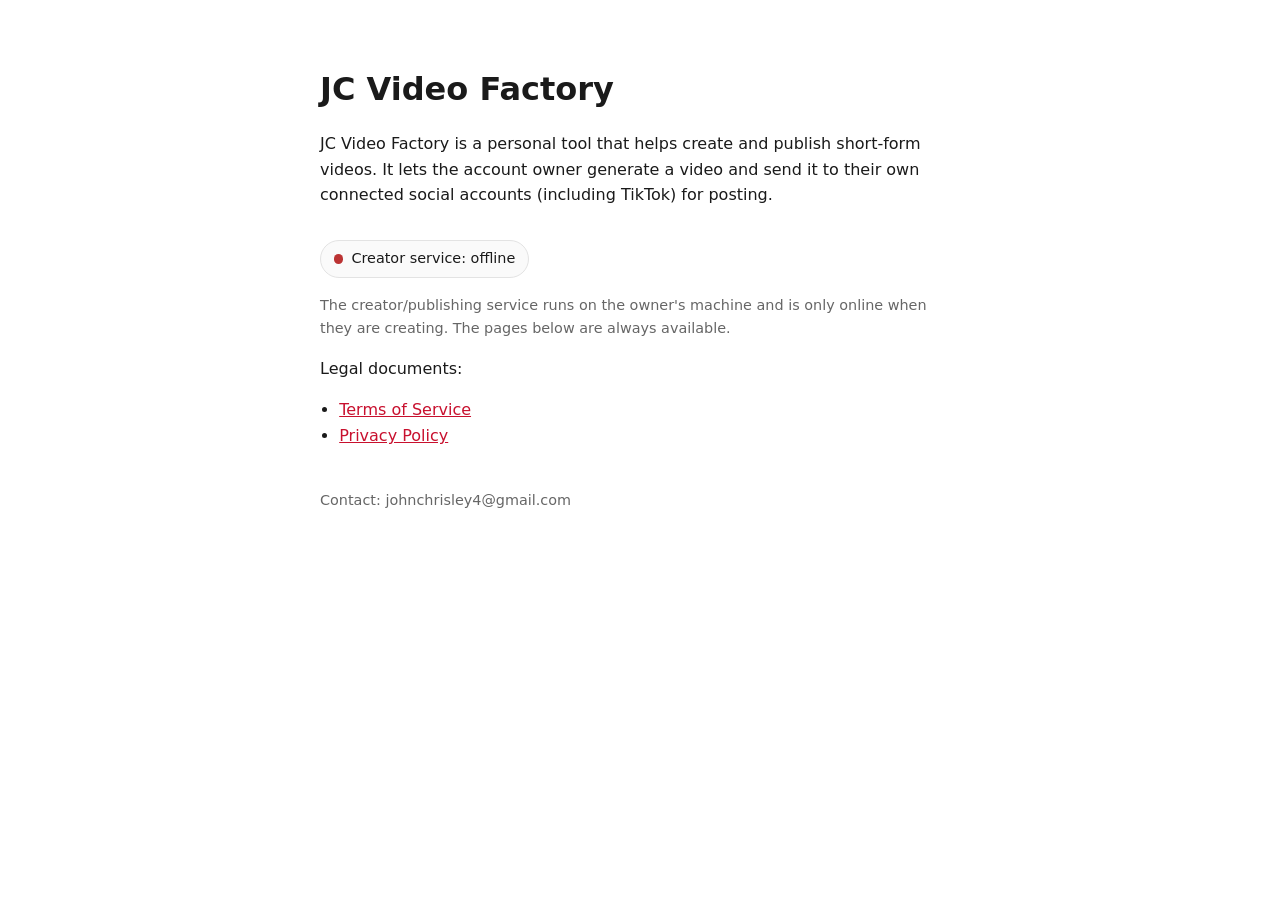
==== site/legal/index.html @ 6ffd552e "Add always-on static legal site source (GitHub Pages) with bot-status badge" ====
<!DOCTYPE html>
<html lang="en">
<head>
<meta charset="utf-8">
<meta name="viewport" content="width=device-width, initial-scale=1">
<title>JC Video Factory</title>
<style>
  :root { --accent: #c8102e; --ink: #1a1a1a; --muted: #666; }
  body { font-family: -apple-system, BlinkMacSystemFont, "Segoe UI", system-ui, sans-serif;
         max-width: 40rem; margin: 4rem auto; padding: 0 1.25rem; line-height: 1.6;
         color: var(--ink); }
  h1 { margin-bottom: 0.25rem; }
  a { color: var(--accent); }
  ul { padding-left: 1.2rem; }
  .status { display: inline-flex; align-items: center; gap: 0.5rem; margin: 1rem 0;
            padding: 0.4rem 0.8rem; border: 1px solid #e3e3e3; border-radius: 999px;
            font-size: 0.9rem; background: #fafafa; }
  .dot { width: 0.6rem; height: 0.6rem; border-radius: 50%; background: #bbb; }
  .status.online .dot { background: #1aa251; }
  .status.offline .dot { background: #b33; }
  footer { margin-top: 2.5rem; font-size: 0.9rem; color: var(--muted); }
</style>
</head>
<body>
  <h1>JC Video Factory</h1>
  <p>JC Video Factory is a personal tool that helps create and publish short-form
     videos. It lets the account owner generate a video and send it to their own
     connected social accounts (including TikTok) for posting.</p>

  <div id="bot-status" class="status" role="status" aria-live="polite">
    <span class="dot"></span><span class="label">Checking creator service…</span>
  </div>
  <p id="bot-status-note" style="font-size:0.9rem;color:var(--muted);margin-top:0;">
    The creator/publishing service runs on the owner's machine and is only online
    when they are creating. The pages below are always available.</p>

  <p>Legal documents:</p>
  <ul>
    <li><a href="/legal/terms">Terms of Service</a></li>
    <li><a href="/legal/privacy">Privacy Policy</a></li>
  </ul>

  <footer>Contact: johnchrisley4@gmail.com</footer>

<script>
  (function () {
    var box = document.getElementById('bot-status');
    var label = box.querySelector('.label');
    var HEALTH_URL = 'https://app.johnchrisley.dev/health';

    function set(state, text) {
      box.classList.remove('online', 'offline');
      box.classList.add(state);
      label.textContent = text;
    }

    var controller = new AbortController();
    var timer = setTimeout(function () { controller.abort(); }, 4000);

    fetch(HEALTH_URL, { signal: controller.signal, cache: 'no-store' })
      .then(function (r) { return r.ok ? r.json() : Promise.reject(); })
      .then(function (d) {
        if (d && d.status === 'ok') { set('online', 'Creator service: online'); }
        else { set('offline', 'Creator service: offline'); }
      })
      .catch(function () { set('offline', 'Creator service: offline'); })
      .finally(function () { clearTimeout(timer); });
  })();
</script>
</body>
</html>
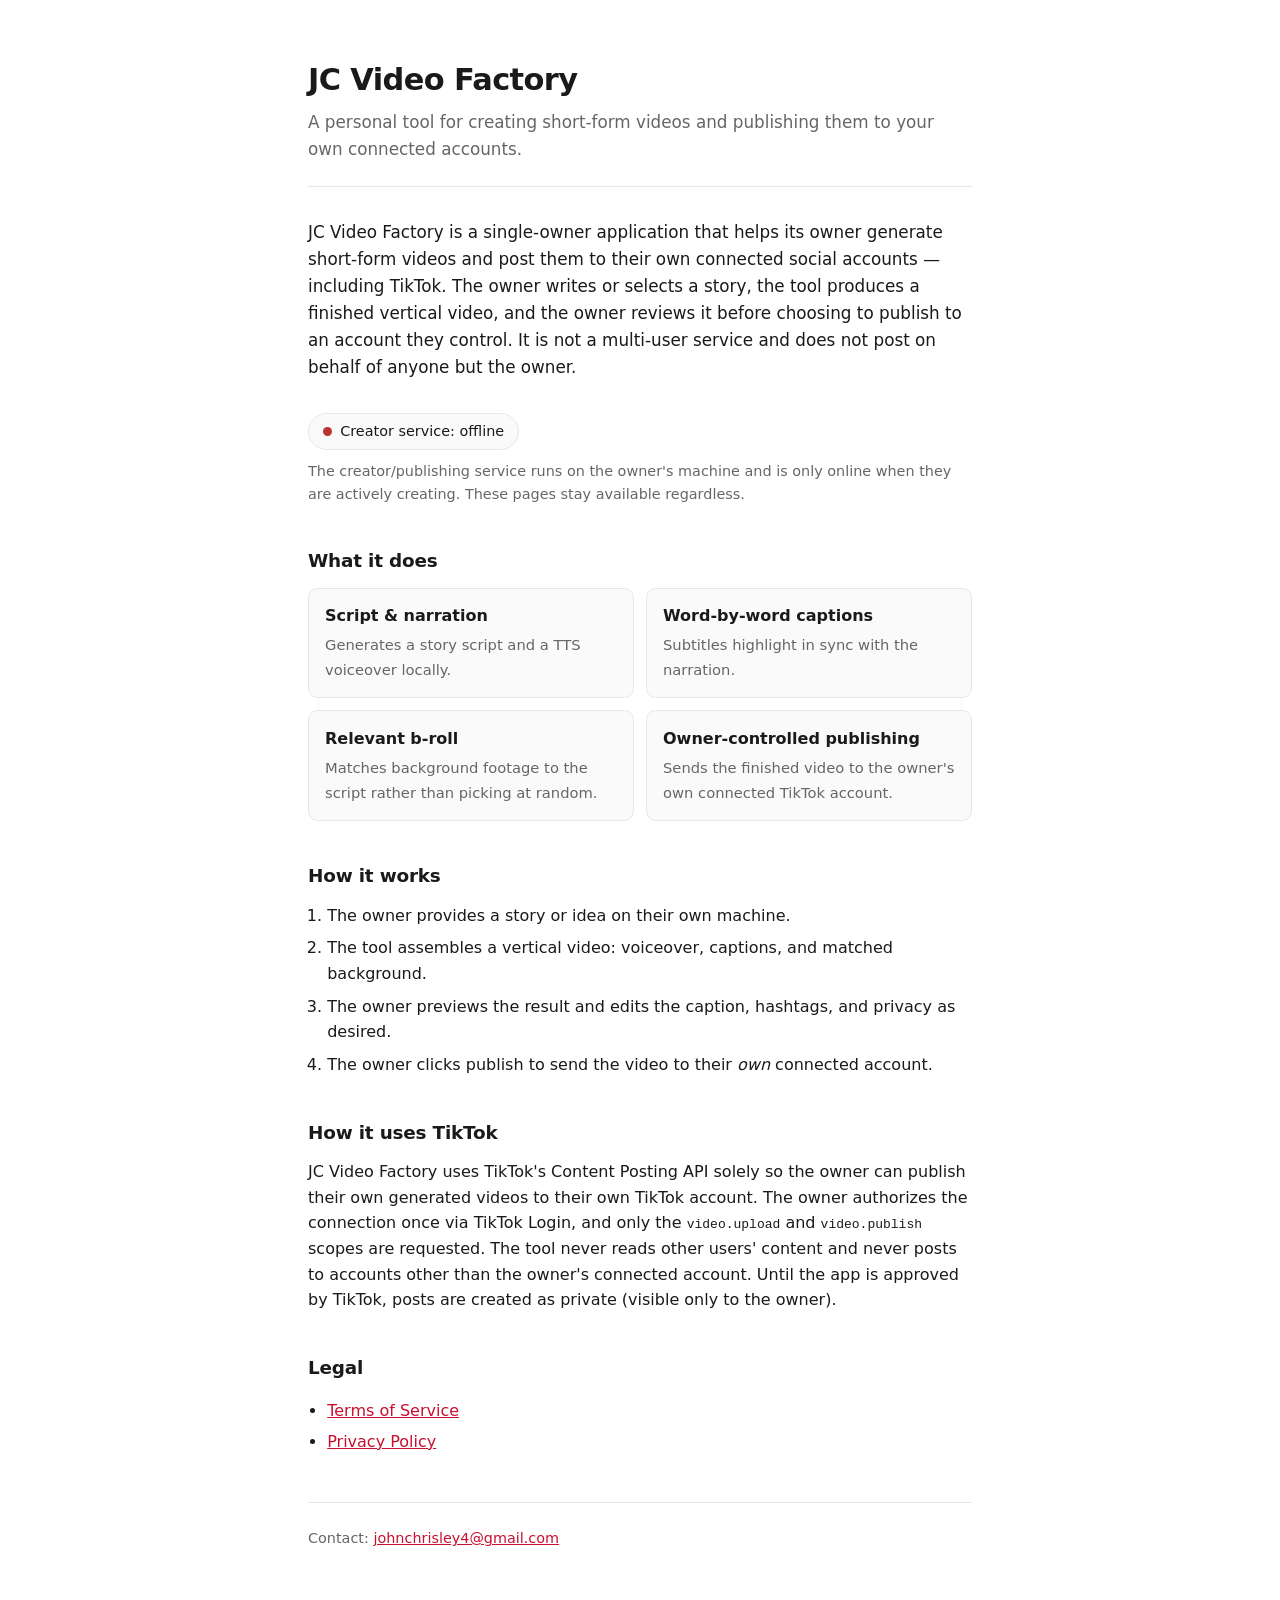
==== commit 6ae26aff: "Flesh out legal site homepage and document Website URL fix Expand site/legal/index.html into a real " ====
--- a/site/legal/index.html
+++ b/site/legal/index.html
@@ -4,43 +4,111 @@
 <meta charset="utf-8">
 <meta name="viewport" content="width=device-width, initial-scale=1">
 <title>JC Video Factory</title>
+<meta name="description" content="JC Video Factory is a personal tool for generating short-form videos and publishing them to the owner's own connected social accounts, including TikTok.">
 <style>
-  :root { --accent: #c8102e; --ink: #1a1a1a; --muted: #666; }
-  body { font-family: -apple-system, BlinkMacSystemFont, "Segoe UI", system-ui, sans-serif;
-         max-width: 40rem; margin: 4rem auto; padding: 0 1.25rem; line-height: 1.6;
-         color: var(--ink); }
-  h1 { margin-bottom: 0.25rem; }
+  :root {
+    --accent: #c8102e;
+    --ink: #1a1a1a;
+    --muted: #666;
+    --line: #e7e7e7;
+    --card: #fafafa;
+  }
+  * { box-sizing: border-box; }
+  body {
+    font-family: -apple-system, BlinkMacSystemFont, "Segoe UI", system-ui, sans-serif;
+    max-width: 44rem; margin: 0 auto; padding: 3.5rem 1.25rem 4rem;
+    line-height: 1.6; color: var(--ink);
+  }
   a { color: var(--accent); }
-  ul { padding-left: 1.2rem; }
-  .status { display: inline-flex; align-items: center; gap: 0.5rem; margin: 1rem 0;
-            padding: 0.4rem 0.8rem; border: 1px solid #e3e3e3; border-radius: 999px;
-            font-size: 0.9rem; background: #fafafa; }
+  header { border-bottom: 1px solid var(--line); padding-bottom: 1.5rem; margin-bottom: 2rem; }
+  h1 { margin: 0 0 0.25rem; font-size: 1.9rem; letter-spacing: -0.02em; }
+  .tagline { margin: 0; color: var(--muted); font-size: 1.05rem; }
+  h2 { font-size: 1.15rem; margin: 2.5rem 0 0.75rem; letter-spacing: -0.01em; }
+  p { margin: 0.75rem 0; }
+  .lead { font-size: 1.05rem; }
+
+  .status {
+    display: inline-flex; align-items: center; gap: 0.5rem; margin: 1.25rem 0 0.25rem;
+    padding: 0.4rem 0.85rem; border: 1px solid var(--line); border-radius: 999px;
+    font-size: 0.9rem; background: var(--card);
+  }
   .dot { width: 0.6rem; height: 0.6rem; border-radius: 50%; background: #bbb; }
   .status.online .dot { background: #1aa251; }
   .status.offline .dot { background: #b33; }
-  footer { margin-top: 2.5rem; font-size: 0.9rem; color: var(--muted); }
+  .note { font-size: 0.9rem; color: var(--muted); margin-top: 0.35rem; }
+
+  .features { list-style: none; padding: 0; margin: 0.75rem 0;
+    display: grid; gap: 0.75rem; grid-template-columns: repeat(auto-fit, minmax(15rem, 1fr)); }
+  .features li {
+    border: 1px solid var(--line); border-radius: 0.6rem; padding: 0.9rem 1rem;
+    background: var(--card);
+  }
+  .features b { display: block; margin-bottom: 0.2rem; }
+  .features span { color: var(--muted); font-size: 0.92rem; }
+
+  ol.steps { padding-left: 1.2rem; margin: 0.75rem 0; }
+  ol.steps li { margin: 0.45rem 0; }
+
+  ul.docs { padding-left: 1.2rem; }
+  ul.docs li { margin: 0.3rem 0; }
+
+  footer {
+    margin-top: 3rem; padding-top: 1.5rem; border-top: 1px solid var(--line);
+    font-size: 0.9rem; color: var(--muted);
+  }
 </style>
 </head>
 <body>
-  <h1>JC Video Factory</h1>
-  <p>JC Video Factory is a personal tool that helps create and publish short-form
-     videos. It lets the account owner generate a video and send it to their own
-     connected social accounts (including TikTok) for posting.</p>
+  <header>
+    <h1>JC Video Factory</h1>
+    <p class="tagline">A personal tool for creating short-form videos and publishing them to your own connected accounts.</p>
+  </header>
+
+  <p class="lead">JC Video Factory is a single-owner application that helps its owner generate
+     short-form videos and post them to their own connected social accounts — including
+     TikTok. The owner writes or selects a story, the tool produces a finished vertical
+     video, and the owner reviews it before choosing to publish to an account they control.
+     It is not a multi-user service and does not post on behalf of anyone but the owner.</p>
 
   <div id="bot-status" class="status" role="status" aria-live="polite">
     <span class="dot"></span><span class="label">Checking creator service…</span>
   </div>
-  <p id="bot-status-note" style="font-size:0.9rem;color:var(--muted);margin-top:0;">
-    The creator/publishing service runs on the owner's machine and is only online
-    when they are creating. The pages below are always available.</p>
+  <p id="bot-status-note" class="note">
+    The creator/publishing service runs on the owner's machine and is only online when
+    they are actively creating. These pages stay available regardless.</p>
 
-  <p>Legal documents:</p>
-  <ul>
+  <h2>What it does</h2>
+  <ul class="features">
+    <li><b>Script &amp; narration</b><span>Generates a story script and a TTS voiceover locally.</span></li>
+    <li><b>Word-by-word captions</b><span>Subtitles highlight in sync with the narration.</span></li>
+    <li><b>Relevant b-roll</b><span>Matches background footage to the script rather than picking at random.</span></li>
+    <li><b>Owner-controlled publishing</b><span>Sends the finished video to the owner's own connected TikTok account.</span></li>
+  </ul>
+
+  <h2>How it works</h2>
+  <ol class="steps">
+    <li>The owner provides a story or idea on their own machine.</li>
+    <li>The tool assembles a vertical video: voiceover, captions, and matched background.</li>
+    <li>The owner previews the result and edits the caption, hashtags, and privacy as desired.</li>
+    <li>The owner clicks publish to send the video to their <em>own</em> connected account.</li>
+  </ol>
+
+  <h2>How it uses TikTok</h2>
+  <p>JC Video Factory uses TikTok's Content Posting API solely so the owner can publish
+     their own generated videos to their own TikTok account. The owner authorizes the
+     connection once via TikTok Login, and only the <code>video.upload</code> and
+     <code>video.publish</code> scopes are requested. The tool never reads other users'
+     content and never posts to accounts other than the owner's connected account. Until
+     the app is approved by TikTok, posts are created as private (visible only to the
+     owner).</p>
+
+  <h2>Legal</h2>
+  <ul class="docs">
     <li><a href="/legal/terms">Terms of Service</a></li>
     <li><a href="/legal/privacy">Privacy Policy</a></li>
   </ul>
 
-  <footer>Contact: johnchrisley4@gmail.com</footer>
+  <footer>Contact: <a href="mailto:johnchrisley4@gmail.com">johnchrisley4@gmail.com</a></footer>
 
 <script>
   (function () {
